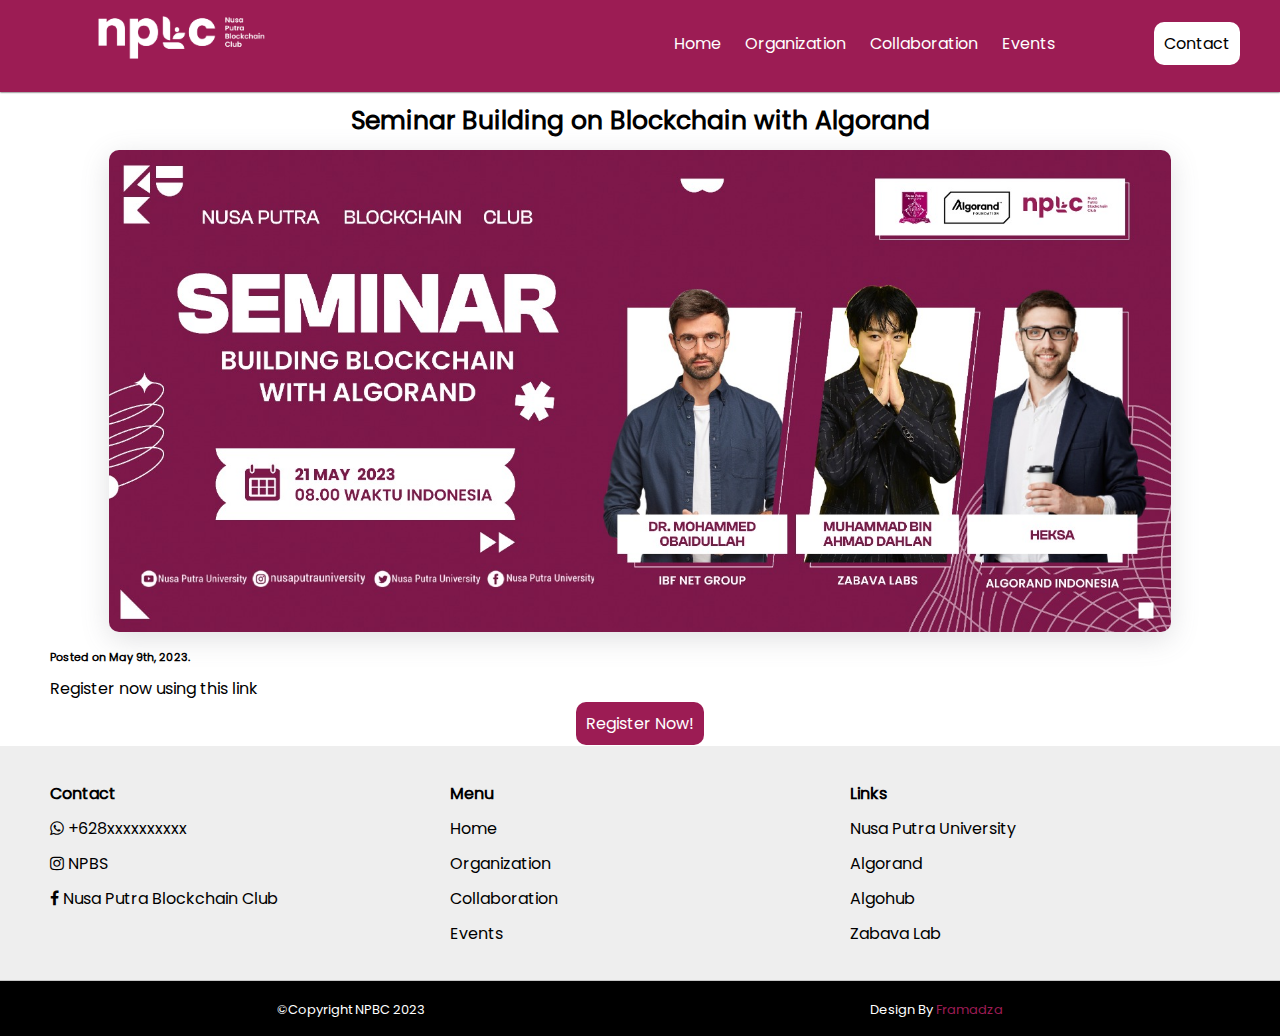
==== event/seminar-building-blockchain-with-algorand/index.html @ 05c4ccd5 "Update 16 Mei" ====
<!DOCTYPE html>
<html>

<head>
    <meta charset="utf-8">
    <meta name="viewport" content="width=device-width, initial-scale=1">
    <link rel="stylesheet" href="../../fdz/css/main_framadza.css">
    <link rel="icon" type="image/x-icon" href="../../img/npbc.ico">
    <title>Seminar Building on Blockchain with Algorand</title>
</head>

<body id="Home" class="bc-white">
    <!-- Header-->
    <div class="wh-p100 bc-red-1 bs-2 pdb-5 mg-a">
        <div class="mx-wh-1200 flex mg-a txa-center">
            <div class="wh-300">
                <h1><a class="c-white txs-b" href="../../"><img class="wh-p70" src="../../img/NPBC-white.png"></a></h1>
            </div>
            <div class="wh-800 txa-right mg-a">
                <div class="rv-dek">
                    <span class="c-white"> </span><a class="c-white" href="../../#Home"> Home</a>
                    <span class="c-white"> </span><a class="c-white" href="../../#Organization"> Organization</a>
                    <span class="c-white"> </span><a class="c-white" href="../../#Collaboration"> Collaboration</a>
                    <span class="c-white"> </span><a class="c-white" href="../../#Events"> Events</a>
                </div>
                <div class="rv-mob">
                    <div>
                        <select class="wh-p100 pd-10 b-0 bc-white" onchange="location = this.value;">
                            <option class="pd-10 fz-20 bc-white b-bb-2" value=".">Menu</option>
                            <option class="pd-10 fz-20 bc-white b-bb-2" value="../../#Organization">Organization
                            </option>
                            <option class="pd-10 fz-20 bc-white b-bb-2" value="../../#Collaboration">Collaboration
                            </option>
                            <option class="pd-10 fz-20 bc-white b-bb-2" value="#Contact">Contact</option>
                        </select>
                    </div>
                </div>
            </div>
            <div class="wh-200 txa-right mg-a rv-dek">
                <a class="c-black bc-white br-10 mgl-20 mgb-20 pd-10" href="#Contact">Contact</a>
            </div>
        </div>
    </div>
    <!-- Content -->
    <div class="wh-p100">
        <div class="wh-1200 mg-a bc-white">
            <h1 class="txa-center fz-25">Seminar Building on Blockchain with Algorand</h1>
            <p class="txa-center"><img class="wh-p90 br-10 hva-1"
                    src="banner-webinar-building-blockchain-with-algorand.jpg"></p>
            <p class="fz-11 txs-b">Posted on May 9th, 2023.</p>
            <p>Register now using this link</p>
            <p class="txa-center"><a class="mg-10 pd-10 c-white bc-red-1 br-10" href="https://qrco.de/bdwvQD">Register
                    Now!</a></p>
        </div>

    </div>
    <!-- Contact -->
    <div id="Contact" class="wh-p100 bc-bg-1 pdb-25 pdt-25">
        <div class="mg-a wh-1200 flex">
            <div class="wh-400">
                <p class="c-black txs-b">Contact</p>
                <p><a class="c-black" href="https://com.whatsapp.com"><i class="fa fa-whatsapp" aria-hidden="true"></i>
                        +628xxxxxxxxxx</a></p>
                <p><a class="c-black" href="https://instagram.com"><i class="fa fa-instagram" aria-hidden="true"></i>
                        NPBS</a></p>
                <p><a class="c-black" href="https://facebook.com"><i class="fa fa-facebook" aria-hidden="true"></i> Nusa
                        Putra
                        Blockchain Club</a></p>
            </div>
            <div class="wh-400">
                <p class="c-black txs-b">Menu</p>
                <p><a class="c-black" href="../../#Home">Home</a></p>
                <p><a class="c-black" href="../../#Organization">Organization</a></p>
                <p><a class="c-black" href="../../#Collaboration">Collaboration</a></p>
                <p><a class="c-black" href="../../#Events">Events</a></p>
            </div>
            <div class="wh-400">
                <p class="c-black txs-b">Links</p>
                <p><a class="c-black" href="https://nusaputra.ac.id">Nusa Putra University</a></p>
                <p><a class="c-black" href="https://algorand.com">Algorand</a></p>
                <p><a class="c-black" href="https://algo-hub.io/">Algohub</a></p>
                <p><a class="c-black" href="https://zabavalabs.com/">Zabava Lab</a></p>
            </div>
        </div>
    </div>

    <div class="mg-p100 mg-a bc-black bs-1">
        <div class="mg-a mx-wh-1200 mn-wh-765 flex-abs">
            <div class="mg-15 flex-abs wh-p100">
                <div class="mg-a txa-left c-white"><span class="fz-13">&#169;Copyright NPBC 2023</span></div>
                <div class="mg-a txa-right c-white">
                    <span class="fz-13">Design By <a class="c-red-1"
                            href="https://dzapena.github.io/FramaDza.github.io/">Framadza</span></a>
                </div>
            </div>
        </div>
    </div>
</body>

</html>
---- fdz/css/main_framadza.css ----
@import "sub_components.css";
@import "sub_margin.css";
@import "sub_fonts.css";
@import "sub_sizing.css";
@import "sub_font_styling.css";
@import "sub_colors.css";
@import "sub_display.css";
@import "sub_border.css";
@import "font-awesome.min.css";
@import "sub_sizing/768p_sizing.css";
html {
	scroll-behavior: smooth;
}
body {
	padding: 0;
	margin: 0;
	font-family: Poppins Reguler;
}
a {
	text-decoration: none;
}
p, span, h1, h2, h3, h4, h5, h6{
	margin: 10px;
}
a:hover {
	opacity: 75%;
	text-decoration: underline;
}
code {
	color: rgb(3, 133, 94);
}
.cr {
	cursor: pointer;
}
.rv-dek {
	display: block;
}
.rv-mob {
	display: none;
}
@media only screen and (max-width: 768px) {
.rv-dek {
	display: none;
}
.rv-mob {
	display: block;
}
}
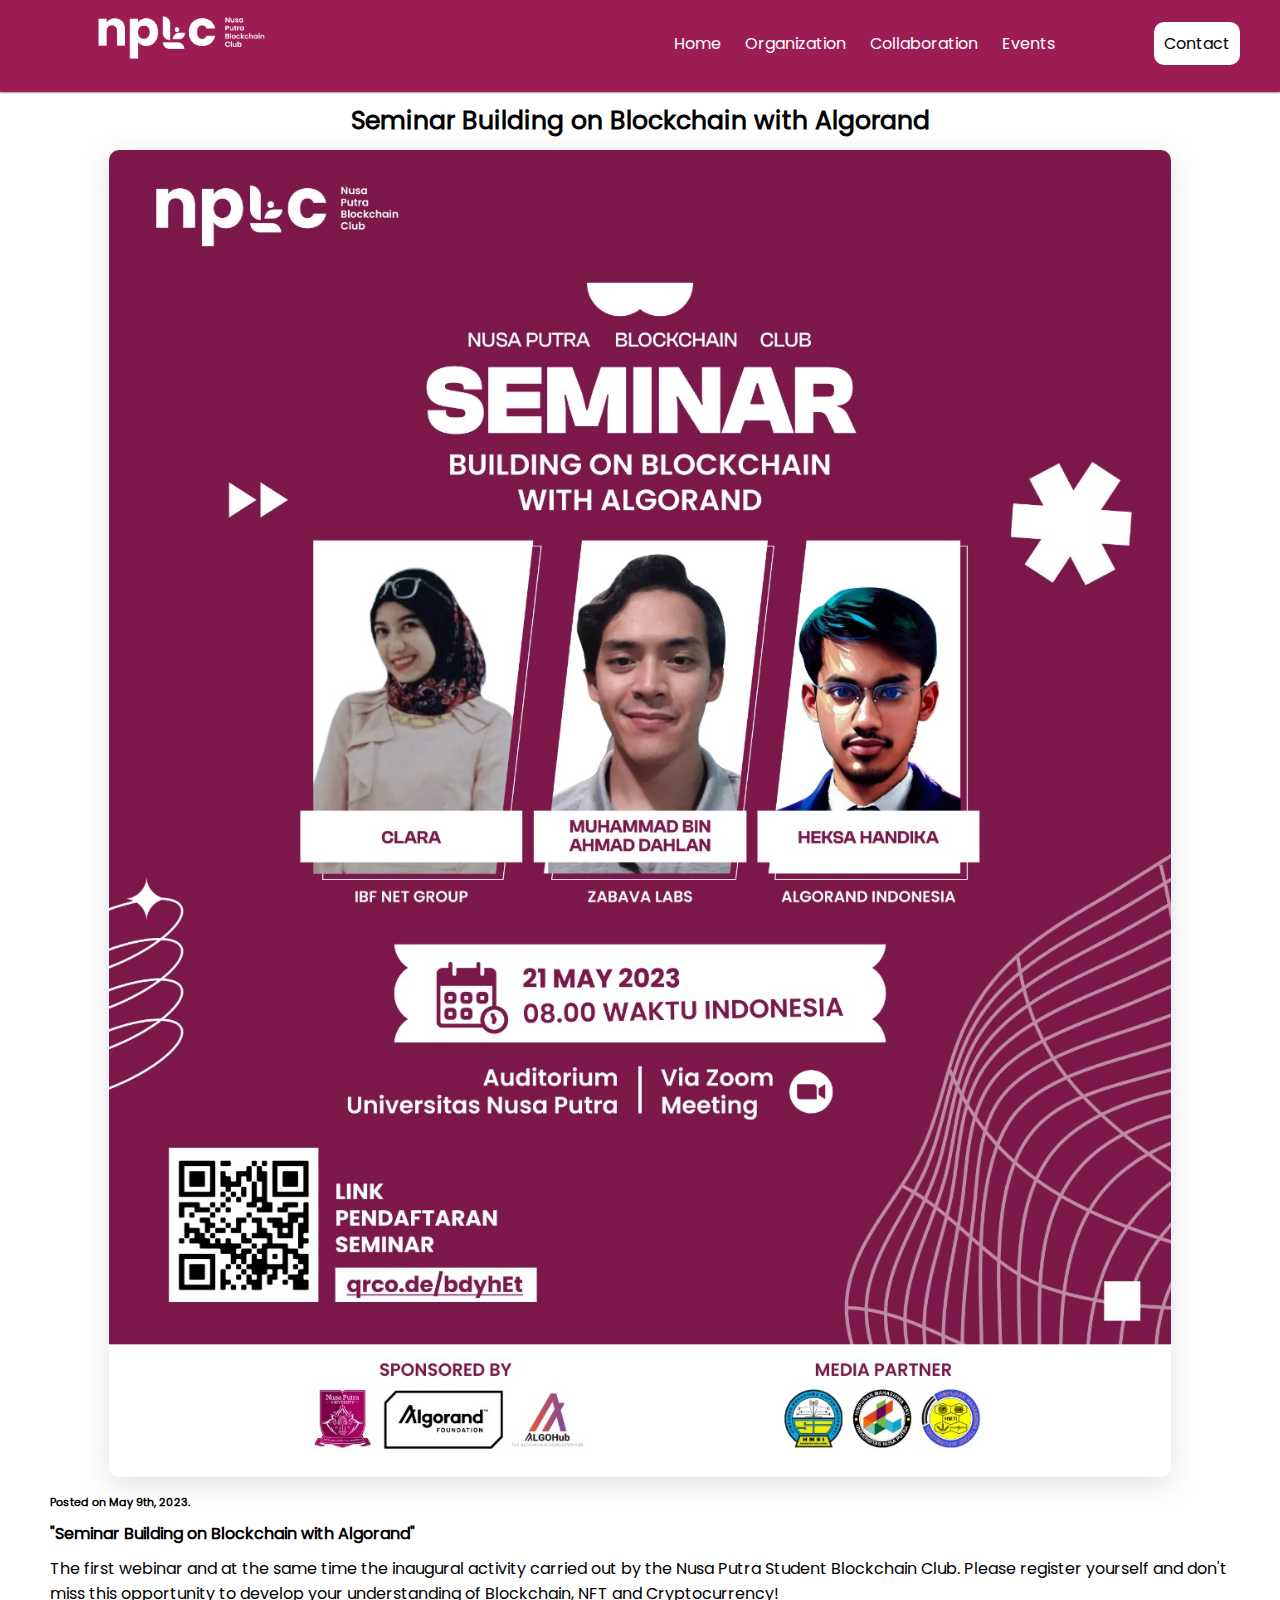
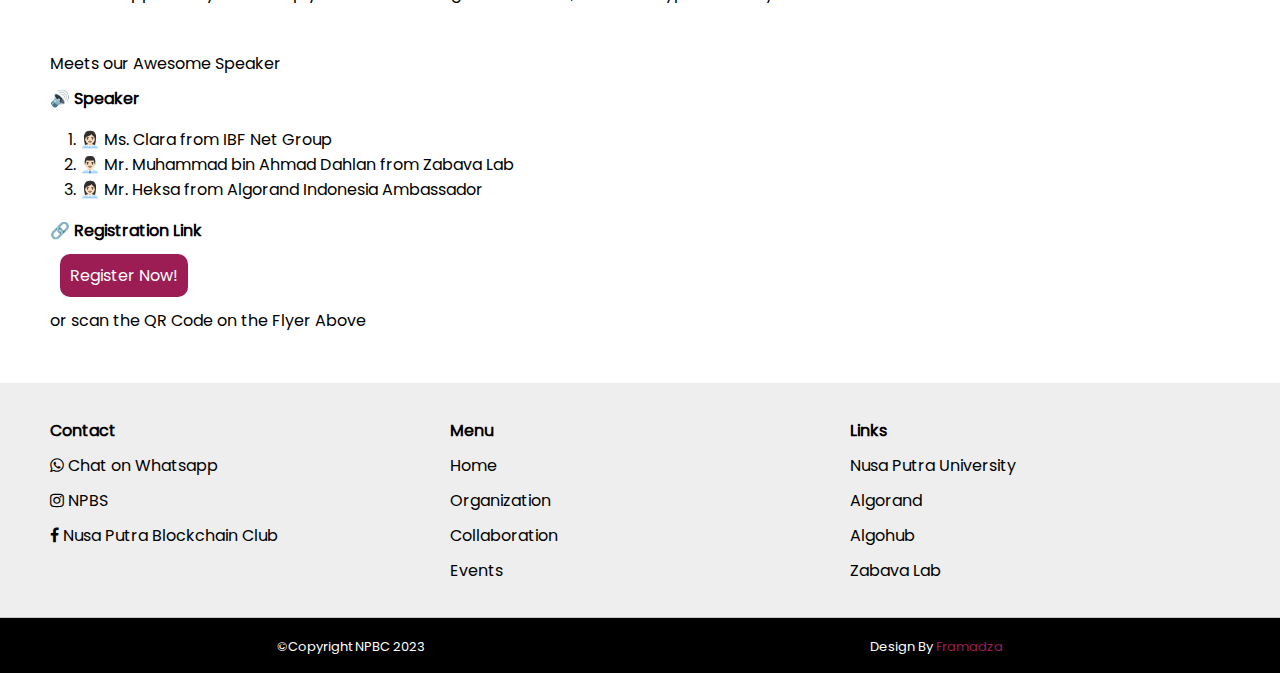
==== commit 060f34d0: "Update 16 Mei" ====
--- a/event/seminar-building-blockchain-with-algorand/index.html
+++ b/event/seminar-building-blockchain-with-algorand/index.html
@@ -46,11 +46,27 @@
         <div class="wh-1200 mg-a bc-white">
             <h1 class="txa-center fz-25">Seminar Building on Blockchain with Algorand</h1>
             <p class="txa-center"><img class="wh-p90 br-10 hva-1"
-                    src="banner-webinar-building-blockchain-with-algorand.jpg"></p>
+                    src="flyer.jpg"></p>
             <p class="fz-11 txs-b">Posted on May 9th, 2023.</p>
-            <p>Register now using this link</p>
-            <p class="txa-center"><a class="mg-10 pd-10 c-white bc-red-1 br-10" href="https://qrco.de/bdwvQD">Register
+            <p class="txs-b">"Seminar Building on Blockchain with Algorand"</p>
+
+                <p>The first webinar and at the same time the inaugural activity carried out by the Nusa Putra Student
+                Blockchain Club. Please register yourself and don't miss this opportunity to develop your understanding
+                of Blockchain, NFT and Cryptocurrency!</p><br>
+
+                <p>Meets our Awesome Speaker</p>
+                <p>🔊 <b>Speaker</b></p>
+                <ol type="1">
+                    <li>👩🏻‍💼 Ms. Clara from IBF Net Group</li>
+                    <li>👨🏻‍💼 Mr. Muhammad bin Ahmad Dahlan from Zabava Lab</li>
+                    <li>👩🏻‍💼 Mr. Heksa from Algorand Indonesia Ambassador</li>
+                </ol>
+
+                <p>🔗 <b>Registration Link</b></p>
+                <p class="mgt-20 mgb-20"><a class="mg-10 pd-10 c-white bc-red-1 br-10" href="https://qrco.de/bdwvQD">Register
                     Now!</a></p>
+                <p class="mgb-50">or scan the QR Code on the Flyer Above</p>
+            
         </div>
 
     </div>
@@ -60,7 +76,7 @@
             <div class="wh-400">
                 <p class="c-black txs-b">Contact</p>
                 <p><a class="c-black" href="https://com.whatsapp.com"><i class="fa fa-whatsapp" aria-hidden="true"></i>
-                        +628xxxxxxxxxx</a></p>
+                        Chat on Whatsapp</a></p>
                 <p><a class="c-black" href="https://instagram.com"><i class="fa fa-instagram" aria-hidden="true"></i>
                         NPBS</a></p>
                 <p><a class="c-black" href="https://facebook.com"><i class="fa fa-facebook" aria-hidden="true"></i> Nusa
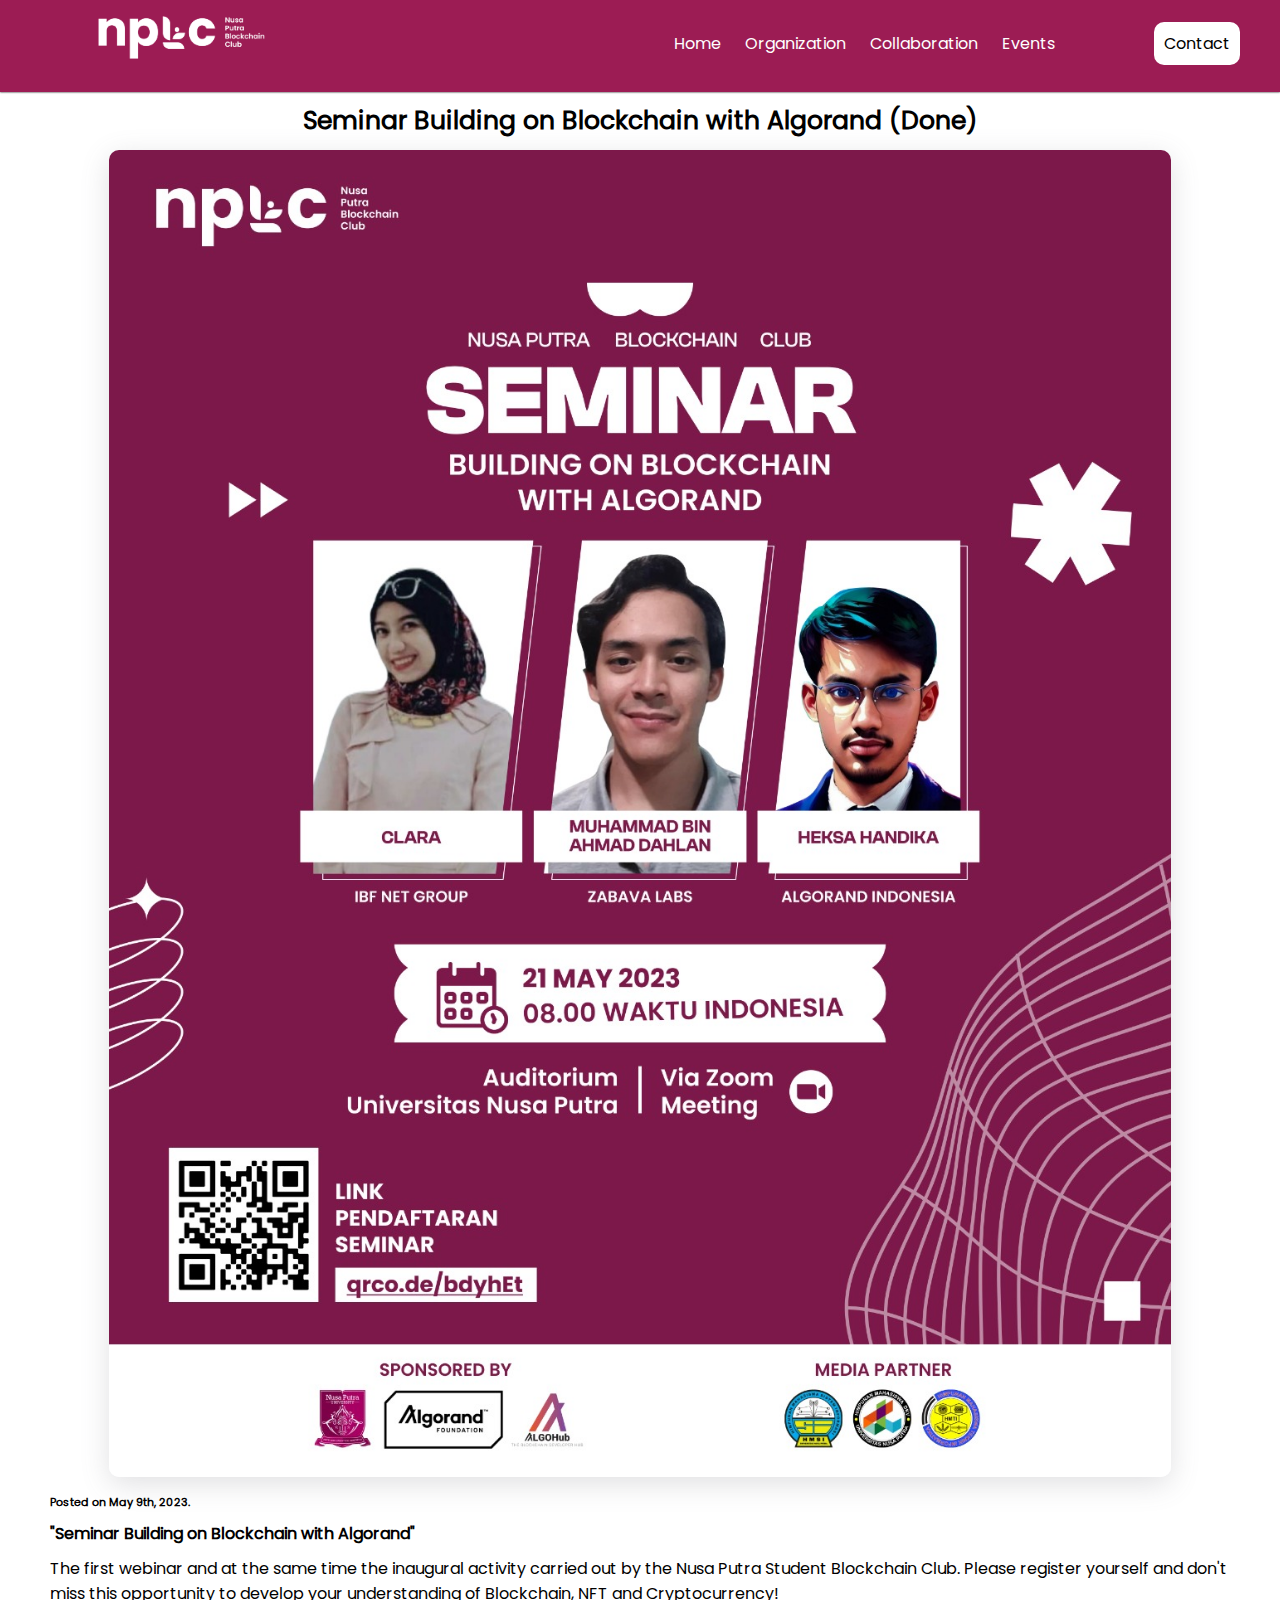
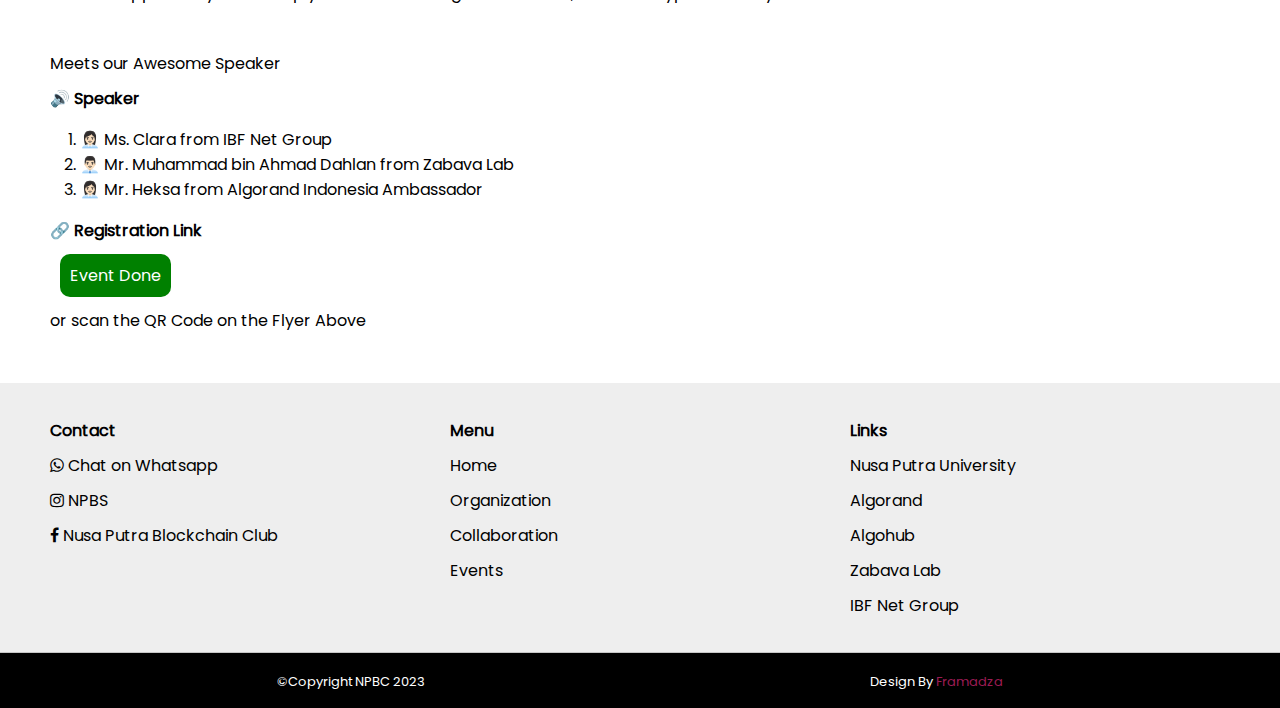
==== commit fdc413ff: "Big update May 28" ====
--- a/event/seminar-building-blockchain-with-algorand/index.html
+++ b/event/seminar-building-blockchain-with-algorand/index.html
@@ -44,7 +44,7 @@
     <!-- Content -->
     <div class="wh-p100">
         <div class="wh-1200 mg-a bc-white">
-            <h1 class="txa-center fz-25">Seminar Building on Blockchain with Algorand</h1>
+            <h1 class="txa-center fz-25">Seminar Building on Blockchain with Algorand (Done)</h1>
             <p class="txa-center"><img class="wh-p90 br-10 hva-1"
                     src="flyer.jpg"></p>
             <p class="fz-11 txs-b">Posted on May 9th, 2023.</p>
@@ -63,8 +63,7 @@
                 </ol>
 
                 <p>🔗 <b>Registration Link</b></p>
-                <p class="mgt-20 mgb-20"><a class="mg-10 pd-10 c-white bc-red-1 br-10" href="https://qrco.de/bdwvQD">Register
-                    Now!</a></p>
+                <p class="mgt-20 mgb-20"><a class="mg-10 pd-10 c-white bc-green-1 br-10" href=".">Event Done</a></p>
                 <p class="mgb-50">or scan the QR Code on the Flyer Above</p>
             
         </div>
@@ -96,6 +95,7 @@
                 <p><a class="c-black" href="https://algorand.com">Algorand</a></p>
                 <p><a class="c-black" href="https://algo-hub.io/">Algohub</a></p>
                 <p><a class="c-black" href="https://zabavalabs.com/">Zabava Lab</a></p>
+                <p><a class="c-black" href="https://ibfnet.group/">IBF Net Group</a></p>
             </div>
         </div>
     </div>
